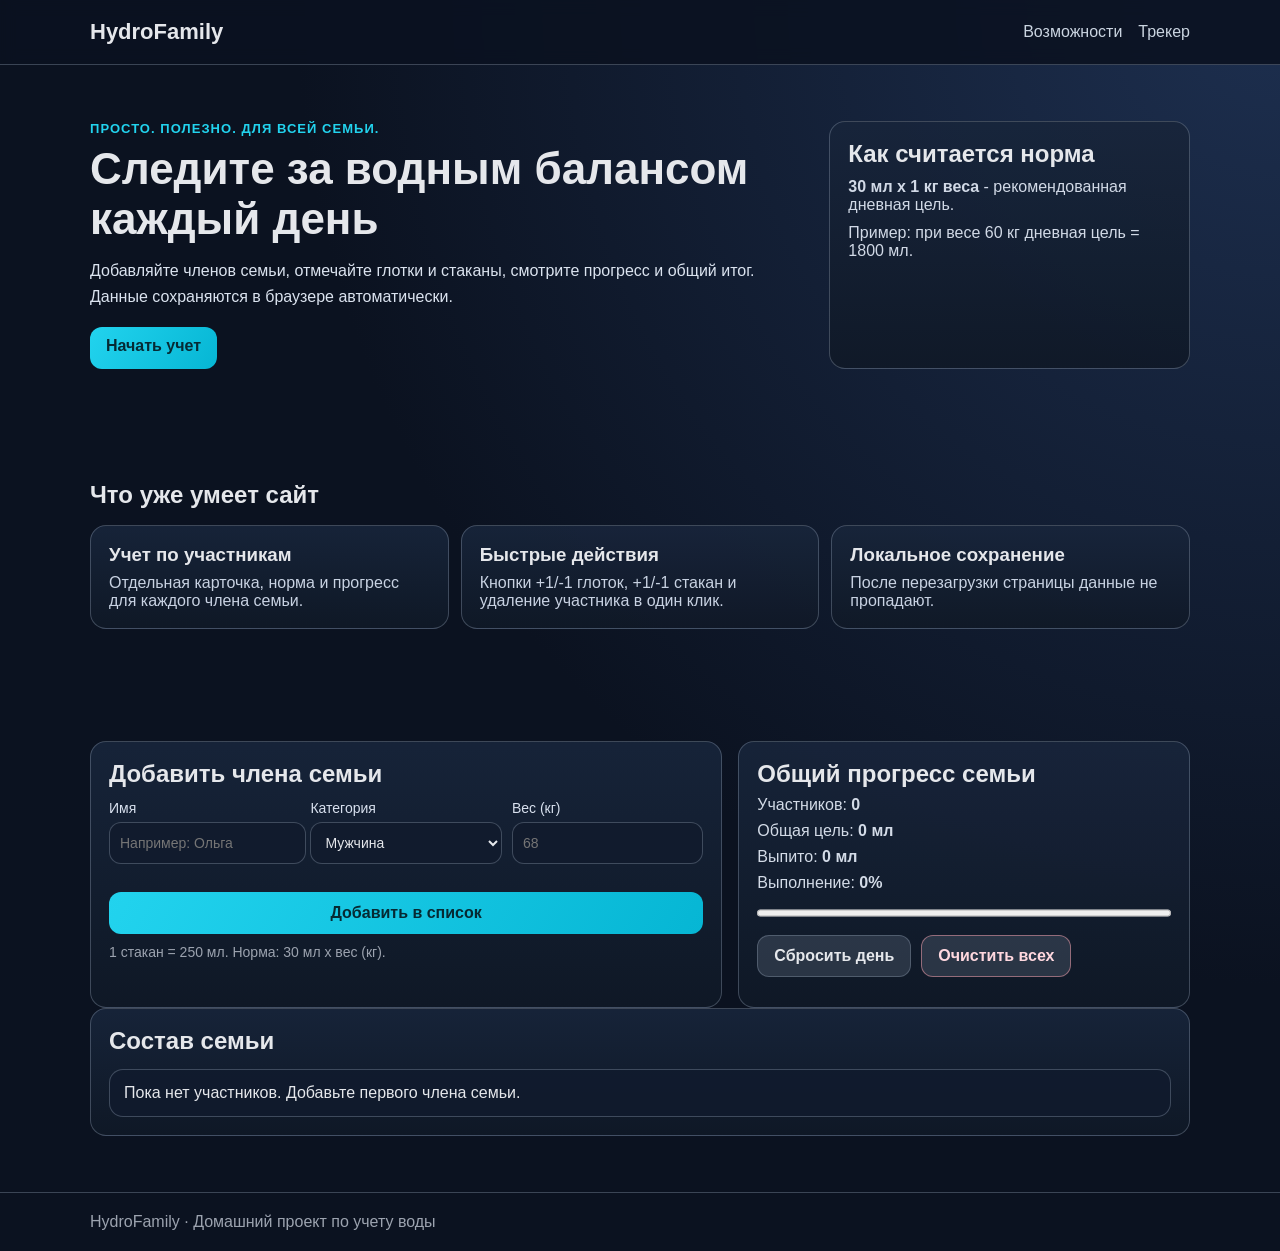
==== index.html @ f778e6bc "Add files via upload" ====
<!doctype html>
<html lang="ru">
<head>
  <meta charset="UTF-8">
  <meta name="viewport" content="width=device-width, initial-scale=1.0">
  <meta name="description" content="Семейный трекер воды: учет питьевого режима, суточная норма и прогресс каждого участника.">
  <meta property="og:type" content="website">
  <meta property="og:title" content="HydroFamily - Семейный трекер воды">
  <meta property="og:description" content="Учет питьевого режима семьи с автосохранением и прогрессом по каждому участнику.">
  <meta property="og:image" content="assets/og-image.svg">
  <meta property="og:locale" content="ru_RU">
  <meta name="twitter:card" content="summary_large_image">
  <meta name="twitter:title" content="HydroFamily - Семейный трекер воды">
  <meta name="twitter:description" content="Добавляйте участников и отслеживайте водный баланс всей семьи.">
  <meta name="twitter:image" content="assets/og-image.svg">
  <title>HydroFamily - Семейный трекер воды</title>
  <link rel="icon" type="image/svg+xml" href="assets/favicon.svg">
  <link rel="stylesheet" href="assets/styles.css">
</head>
<body>
  <header class="site-header">
    <div class="container nav">
      <a class="logo" href="#top">HydroFamily</a>
      <nav class="menu">
        <a href="#features">Возможности</a>
        <a href="#tracker">Трекер</a>
      </nav>
    </div>
  </header>

  <main id="top">
    <section class="hero section">
      <div class="container hero-grid">
        <div>
          <p class="eyebrow">Просто. Полезно. Для всей семьи.</p>
          <h1>Следите за водным балансом каждый день</h1>
          <p class="lead">
            Добавляйте членов семьи, отмечайте глотки и стаканы, смотрите прогресс и общий итог.
            Данные сохраняются в браузере автоматически.
          </p>
          <a class="btn btn-primary" href="#tracker">Начать учет</a>
        </div>
        <aside class="hero-card">
          <h2>Как считается норма</h2>
          <p><strong>30 мл x 1 кг веса</strong> - рекомендованная дневная цель.</p>
          <p>Пример: при весе 60 кг дневная цель = 1800 мл.</p>
        </aside>
      </div>
    </section>

    <section id="features" class="section">
      <div class="container">
        <h2 class="section-title">Что уже умеет сайт</h2>
        <div class="features">
          <article class="feature-card">
            <h3>Учет по участникам</h3>
            <p>Отдельная карточка, норма и прогресс для каждого члена семьи.</p>
          </article>
          <article class="feature-card">
            <h3>Быстрые действия</h3>
            <p>Кнопки +1/-1 глоток, +1/-1 стакан и удаление участника в один клик.</p>
          </article>
          <article class="feature-card">
            <h3>Локальное сохранение</h3>
            <p>После перезагрузки страницы данные не пропадают.</p>
          </article>
        </div>
      </div>
    </section>

    <section id="tracker" class="section">
      <div class="container tracker-layout">
        <section class="panel">
          <h2>Добавить члена семьи</h2>
          <form id="familyForm" class="form-grid">
            <label>
              Имя
              <input id="memberName" type="text" required placeholder="Например: Ольга">
            </label>

            <label>
              Категория
              <select id="memberType">
                <option value="man">Мужчина</option>
                <option value="woman">Женщина</option>
                <option value="teen">Подросток</option>
                <option value="child">Ребенок</option>
              </select>
            </label>

            <label>
              Вес (кг)
              <input id="memberWeight" type="number" min="1" max="300" required placeholder="68">
            </label>

            <button class="btn btn-primary full" type="submit">Добавить в список</button>
          </form>
          <p class="hint">1 стакан = 250 мл. Норма: 30 мл x вес (кг).</p>
          <p id="familyMessage" class="message"></p>
        </section>

        <section class="panel">
          <h2>Общий прогресс семьи</h2>
          <div class="totals">
            <p>Участников: <strong id="totalMembers">0</strong></p>
            <p>Общая цель: <strong id="totalTarget">0 мл</strong></p>
            <p>Выпито: <strong id="totalDrank">0 мл</strong></p>
            <p>Выполнение: <strong id="totalPercent">0%</strong></p>
          </div>
          <progress id="familyProgress" max="100" value="0"></progress>
          <div class="totals-actions">
            <button id="resetDayButton" class="btn btn-secondary" type="button">Сбросить день</button>
            <button id="clearAllButton" class="btn btn-secondary danger" type="button">Очистить всех</button>
          </div>
        </section>
      </div>

      <div class="container">
        <section class="panel">
          <h2>Состав семьи</h2>
          <ul id="familyList" class="family-list"></ul>
        </section>
      </div>
    </section>
  </main>

  <footer class="site-footer">
    <div class="container">
      <p>HydroFamily · Домашний проект по учету воды</p>
    </div>
  </footer>

  <script src="assets/app.js"></script>
</body>
</html>
---- assets/styles.css ----
:root {
  --bg: #0b1220;
  --bg-soft: #111b2d;
  --card: #18253b;
  --line: rgba(148, 163, 184, 0.35);
  --text: #e5e7eb;
  --muted: #9ca3af;
  --accent: #22d3ee;
  --accent-strong: #06b6d4;
  --danger: #fda4af;
  --success: #86efac;
}

* {
  box-sizing: border-box;
}

html {
  scroll-behavior: smooth;
}

body {
  margin: 0;
  font-family: Arial, Helvetica, sans-serif;
  color: var(--text);
  background: radial-gradient(circle at top right, #1d2f4f 0%, var(--bg) 55%);
}

.container {
  width: min(1100px, 92vw);
  margin: 0 auto;
}

.section {
  padding: 56px 0;
}

.site-header {
  position: sticky;
  top: 0;
  z-index: 10;
  border-bottom: 1px solid var(--line);
  background: rgba(11, 18, 32, 0.88);
  backdrop-filter: blur(8px);
}

.nav {
  display: flex;
  align-items: center;
  justify-content: space-between;
  min-height: 64px;
}

.logo {
  color: var(--text);
  text-decoration: none;
  font-size: 22px;
  font-weight: 700;
}

.menu {
  display: flex;
  gap: 16px;
}

.menu a {
  color: #cbd5e1;
  text-decoration: none;
}

.menu a:hover {
  color: var(--accent);
}

.hero-grid {
  display: grid;
  grid-template-columns: 2fr 1fr;
  gap: 18px;
}

.eyebrow {
  margin: 0 0 8px;
  text-transform: uppercase;
  letter-spacing: 0.08em;
  color: var(--accent);
  font-size: 13px;
  font-weight: 700;
}

h1,
h2,
h3,
p {
  margin: 0;
}

h1 {
  font-size: clamp(28px, 5vw, 44px);
}

.lead {
  margin-top: 14px;
  color: #dbe3ef;
  line-height: 1.6;
  max-width: 680px;
}

.hero-card,
.panel,
.feature-card {
  border: 1px solid var(--line);
  background: linear-gradient(180deg, rgba(24, 37, 59, 0.92), rgba(16, 25, 39, 0.92));
  border-radius: 16px;
  padding: 18px;
}

.hero-card p {
  margin-top: 10px;
  color: #d1d9e6;
}

.btn {
  display: inline-block;
  border: none;
  border-radius: 12px;
  text-decoration: none;
  font: inherit;
  font-weight: 700;
  cursor: pointer;
  min-height: 42px;
  padding: 10px 16px;
}

.btn-primary {
  margin-top: 18px;
  color: #062a33;
  background: linear-gradient(120deg, var(--accent), var(--accent-strong));
}

.btn-primary:hover {
  filter: brightness(1.08);
}

.btn-secondary {
  margin-top: 0;
  color: var(--text);
  background: rgba(148, 163, 184, 0.2);
  border: 1px solid var(--line);
}

.btn-secondary:hover {
  background: rgba(148, 163, 184, 0.33);
}

.btn-secondary.danger {
  color: #ffd8df;
  border-color: rgba(253, 164, 175, 0.5);
}

.btn-secondary.danger:hover {
  background: rgba(253, 164, 175, 0.22);
}

.section-title {
  margin-bottom: 16px;
}

.features {
  display: grid;
  gap: 12px;
  grid-template-columns: repeat(auto-fit, minmax(220px, 1fr));
}

.feature-card p {
  margin-top: 8px;
  color: #c8d2e2;
}

.tracker-layout {
  display: grid;
  gap: 16px;
  grid-template-columns: 1.4fr 1fr;
}

.form-grid {
  margin-top: 12px;
  display: grid;
  gap: 10px;
  grid-template-columns: repeat(auto-fit, minmax(170px, 1fr));
}

label {
  display: grid;
  gap: 6px;
  font-size: 14px;
  color: #d8e0ee;
}

input,
select {
  min-height: 42px;
  border-radius: 12px;
  border: 1px solid var(--line);
  background: var(--bg-soft);
  color: var(--text);
  padding: 10px;
  font: inherit;
}

.full {
  grid-column: 1 / -1;
}

.hint {
  margin-top: 10px;
  color: var(--muted);
  font-size: 14px;
}

.message {
  margin-top: 8px;
  min-height: 21px;
}

.totals p {
  margin-top: 8px;
  color: #d3dbe7;
}

progress {
  margin-top: 14px;
  width: 100%;
  height: 14px;
}

.totals-actions {
  margin-top: 14px;
  display: flex;
  flex-wrap: wrap;
  gap: 10px;
}

.family-list {
  margin: 14px 0 0;
  padding: 0;
  list-style: none;
  display: grid;
  gap: 10px;
}

.member-item {
  border: 1px solid var(--line);
  border-radius: 14px;
  padding: 14px;
  background: rgba(17, 27, 45, 0.8);
}

.member-header {
  display: flex;
  justify-content: space-between;
  gap: 10px;
  flex-wrap: wrap;
}

.member-name {
  font-weight: 700;
}

.member-type {
  color: var(--muted);
  font-size: 14px;
}

.member-stats {
  margin-top: 10px;
  color: #d4def0;
  font-size: 14px;
}

.member-actions {
  display: flex;
  flex-wrap: wrap;
  gap: 8px;
  margin-top: 10px;
}

.action-btn {
  font: inherit;
  border-radius: 10px;
  border: 1px solid var(--line);
  background: rgba(148, 163, 184, 0.15);
  color: var(--text);
  cursor: pointer;
  min-height: 34px;
  padding: 8px 10px;
}

.action-btn:hover {
  background: rgba(148, 163, 184, 0.26);
}

.site-footer {
  border-top: 1px solid var(--line);
  padding: 20px 0;
  color: var(--muted);
}

@media (max-width: 860px) {
  .hero-grid,
  .tracker-layout {
    grid-template-columns: 1fr;
  }
}
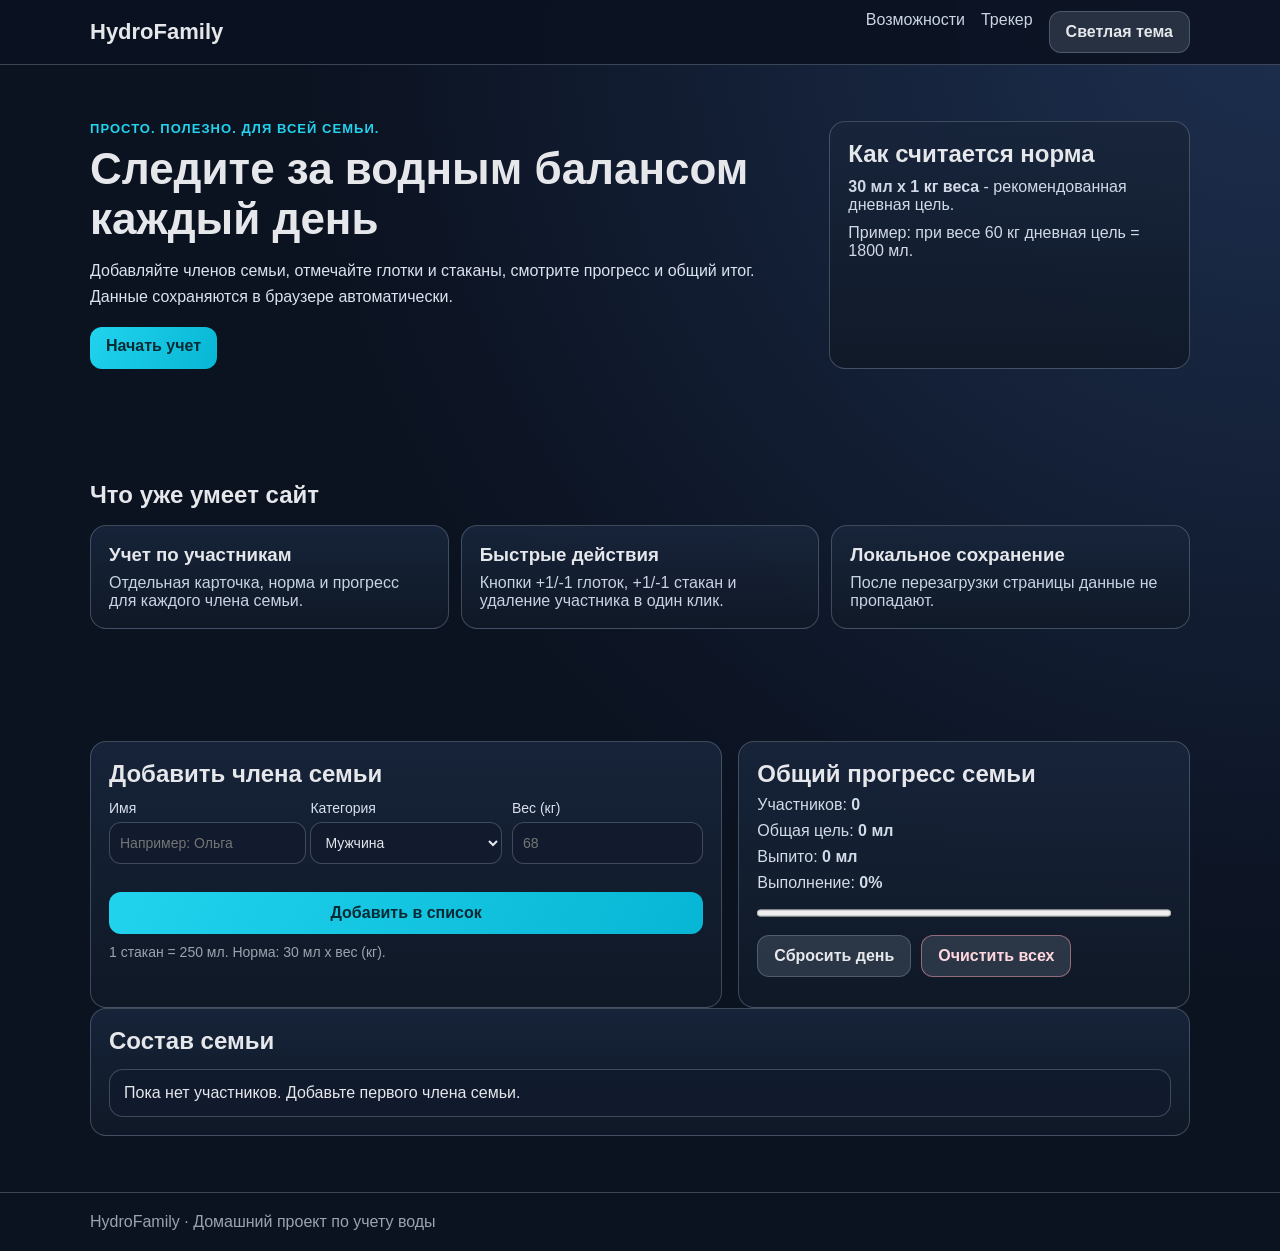
==== commit 831e6aa3: "Update index.html Добавили кнопку переключения темы со светлой на темную" ====
--- a/index.html
+++ b/index.html
@@ -24,6 +24,7 @@
       <nav class="menu">
         <a href="#features">Возможности</a>
         <a href="#tracker">Трекер</a>
+        <button id="themeToggleButton" class="btn btn-secondary theme-toggle" type="button" aria-label="Переключить тему">Светлая тема</button>
       </nav>
     </div>
   </header>
